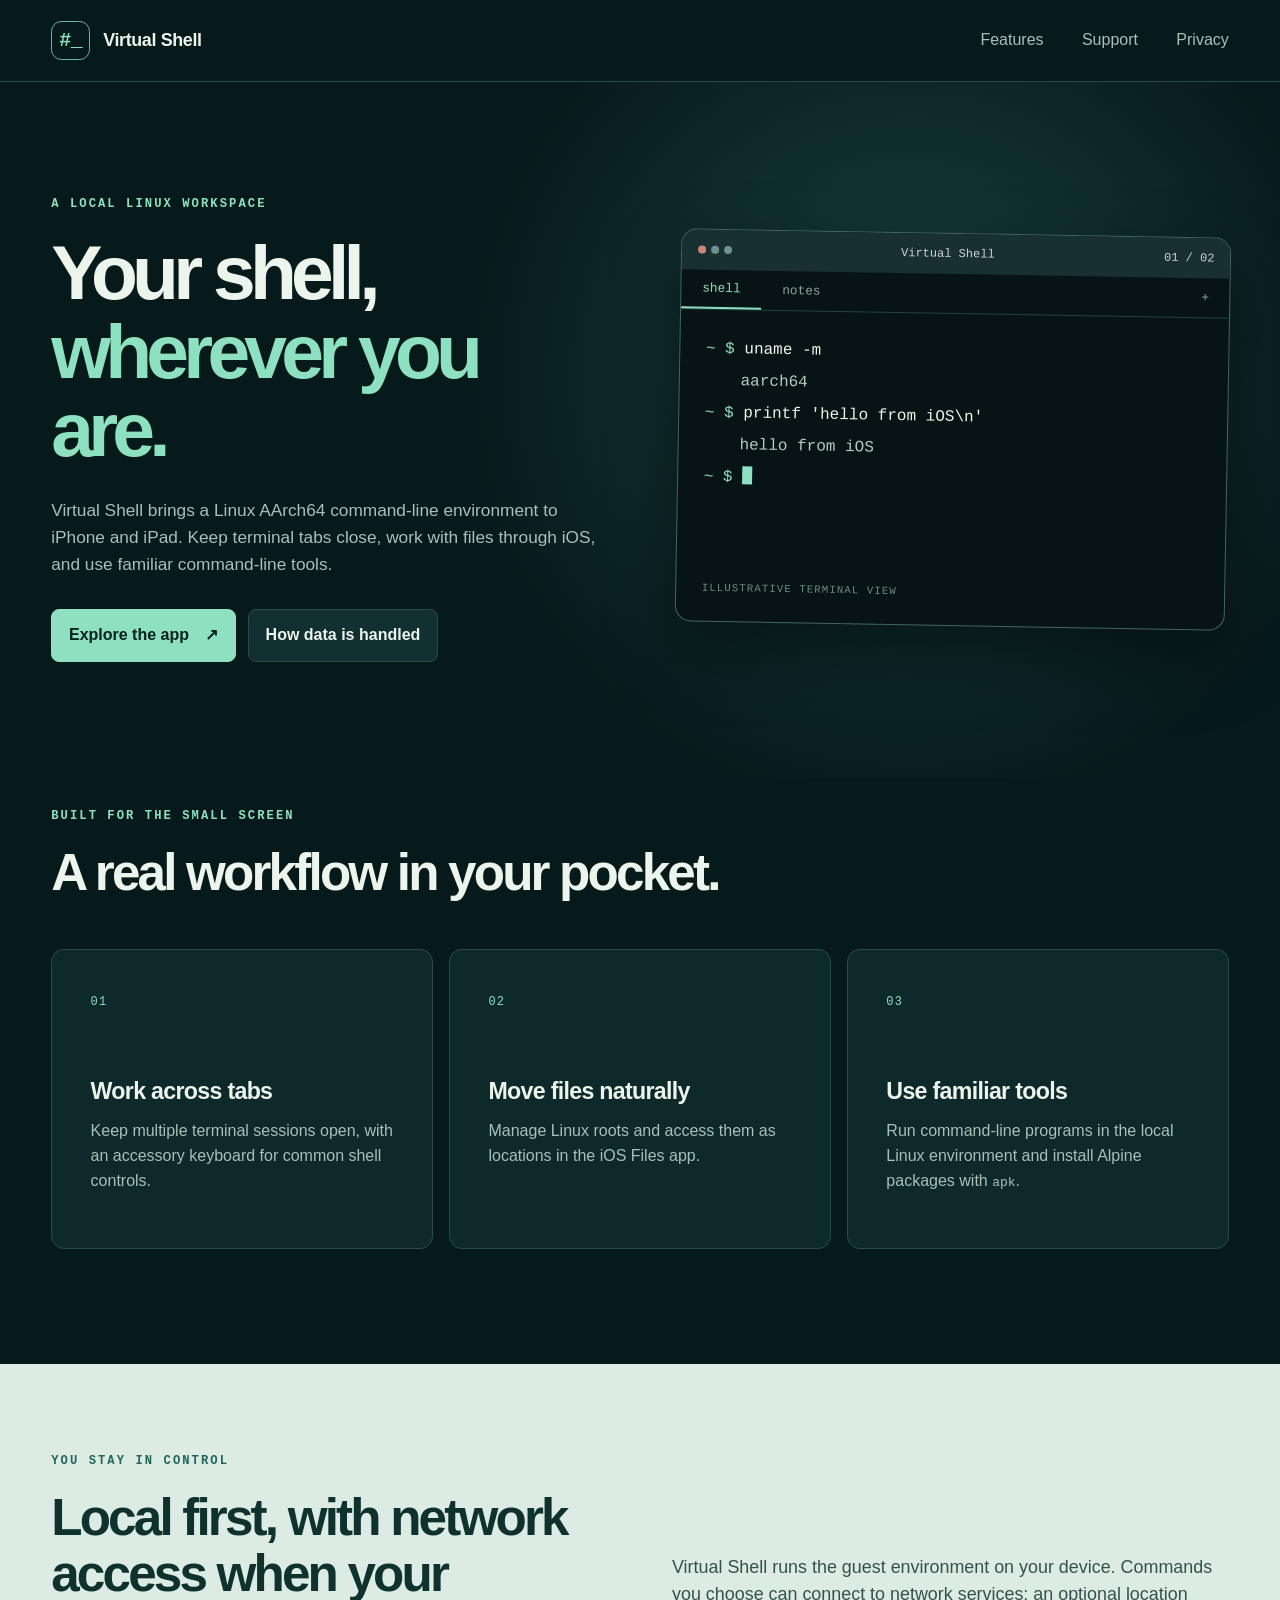
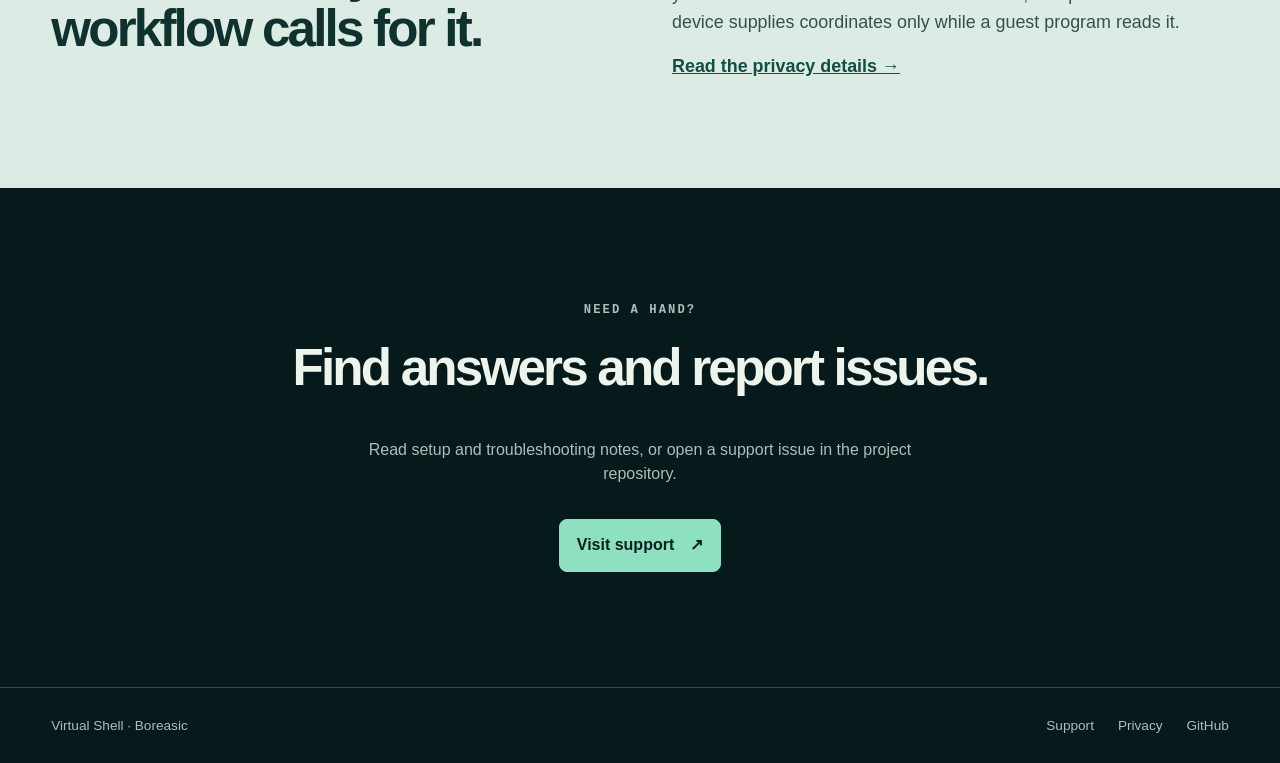
==== index.html @ 24c1a206 "Publish Virtual Shell support and privacy site" ====
<!doctype html>
<html lang="en">
<head>
  <meta charset="utf-8">
  <meta name="viewport" content="width=device-width, initial-scale=1">
  <meta name="description" content="Virtual Shell brings a Linux AArch64 command-line environment to iPhone and iPad.">
  <meta name="theme-color" content="#071a1b">
  <title>Virtual Shell — Linux on iPhone and iPad</title>
  <link rel="stylesheet" href="style.css">
</head>
<body>
  <a class="skip" href="#main">Skip to content</a>
  <header class="site-header">
    <a class="brand" href="./" aria-label="Virtual Shell home"><span class="brand-mark">#_</span><span>Virtual Shell</span></a>
    <nav aria-label="Main navigation"><a href="#features">Features</a><a href="support.html">Support</a><a href="privacy.html">Privacy</a></nav>
  </header>
  <main id="main">
    <section class="hero">
      <div class="hero-copy">
        <p class="eyebrow">A local Linux workspace</p>
        <h1>Your shell, <em>wherever you are.</em></h1>
        <p class="lead">Virtual Shell brings a Linux AArch64 command-line environment to iPhone and iPad. Keep terminal tabs close, work with files through iOS, and use familiar command-line tools.</p>
        <div class="actions"><a class="button primary" href="support.html">Explore the app <span aria-hidden="true">↗</span></a><a class="button quiet" href="privacy.html">How data is handled</a></div>
      </div>
      <div class="terminal" role="img" aria-label="Illustrative terminal showing Linux AArch64 and multiple tabs">
        <div class="terminal-top"><span class="window-dots" aria-hidden="true"><i></i><i></i><i></i></span><span>Virtual Shell</span><span>01 / 02</span></div>
        <div class="terminal-tabs"><span class="active">shell</span><span>notes</span><span class="terminal-plus">+</span></div>
        <div class="terminal-body"><p><span class="prompt">~ $</span> uname -m</p><p class="output">aarch64</p><p><span class="prompt">~ $</span> printf 'hello from iOS\n'</p><p class="output">hello from iOS</p><p><span class="prompt">~ $</span> <span class="cursor" aria-hidden="true"></span></p></div>
        <p class="terminal-caption">Illustrative terminal view</p>
      </div>
    </section>
    <section class="feature-section" id="features" aria-labelledby="features-title">
      <div class="section-heading"><p class="eyebrow">Built for the small screen</p><h2 id="features-title">A real workflow in your pocket.</h2></div>
      <div class="feature-grid">
        <article><span class="feature-number">01</span><h3>Work across tabs</h3><p>Keep multiple terminal sessions open, with an accessory keyboard for common shell controls.</p></article>
        <article><span class="feature-number">02</span><h3>Move files naturally</h3><p>Manage Linux roots and access them as locations in the iOS Files app.</p></article>
        <article><span class="feature-number">03</span><h3>Use familiar tools</h3><p>Run command-line programs in the local Linux environment and install Alpine packages with <code>apk</code>.</p></article>
      </div>
    </section>
    <section class="detail-band"><div><p class="eyebrow">You stay in control</p><h2>Local first, with network access when your workflow calls for it.</h2></div><p>Virtual Shell runs the guest environment on your device. Commands you choose can connect to network services; an optional location device supplies coordinates only while a guest program reads it. <a href="privacy.html">Read the privacy details <span aria-hidden="true">→</span></a></p></section>
    <section class="closing"><p class="eyebrow">Need a hand?</p><h2>Find answers and report issues.</h2><p>Read setup and troubleshooting notes, or open a support issue in the project repository.</p><a class="button primary" href="support.html">Visit support <span aria-hidden="true">↗</span></a></section>
  </main>
  <footer><span>Virtual Shell · Boreasic</span><div><a href="support.html">Support</a><a href="privacy.html">Privacy</a><a href="https://github.com/boreasic/virtualshell">GitHub</a></div></footer>
</body>
</html>
---- style.css ----
:root{color-scheme:dark;--bg:#071a1b;--panel:#0e292a;--ink:#ecf4ec;--muted:#a9bfba;--accent:#8de1c1;--line:#2a4b4a;--mono:ui-monospace,SFMono-Regular,Menlo,Consolas,monospace;--sans:-apple-system,BlinkMacSystemFont,"Segoe UI",sans-serif}
*{box-sizing:border-box}html{scroll-behavior:smooth}body{margin:0;background:var(--bg);color:var(--ink);font-family:var(--sans);line-height:1.55}a{color:inherit}a:focus-visible,button:focus-visible{outline:3px solid var(--accent);outline-offset:4px}.skip{position:absolute;left:-9999px;top:1rem;background:var(--accent);color:#05201e;padding:.6rem 1rem;z-index:10}.skip:focus{left:1rem}.site-header{max-width:1400px;margin:auto;padding:1.3rem clamp(1.25rem,4vw,4rem);display:flex;align-items:center;justify-content:space-between;gap:2rem;border-bottom:1px solid var(--line)}.brand{display:inline-flex;align-items:center;gap:.8rem;font-size:1.12rem;font-weight:700;text-decoration:none;letter-spacing:-.02em}.brand-mark{display:grid;place-items:center;width:2.45rem;height:2.45rem;border:1px solid #68b6a3;border-radius:.65rem;color:var(--accent);font:700 1.25rem var(--mono)}nav{display:flex;gap:clamp(1rem,3vw,2.5rem)}nav a,footer a{text-decoration:none;color:var(--muted)}nav a:hover,footer a:hover,nav a[aria-current]{color:var(--accent)}.hero{max-width:1400px;margin:auto;padding:clamp(4rem,9vw,9rem) clamp(1.25rem,4vw,4rem) clamp(5rem,9vw,8rem);display:grid;grid-template-columns:1fr 1fr;align-items:center;gap:clamp(2rem,6vw,7rem);background:radial-gradient(circle at 71% 42%,#19413f 0,transparent 45%)}.eyebrow{font:700 .76rem var(--mono);text-transform:uppercase;letter-spacing:.17em;color:var(--accent);margin:0 0 1.4rem}h1,h2,h3,p{margin-top:0}h1{font-size:clamp(3.25rem,6vw,6.6rem);line-height:1.02;letter-spacing:-.075em;margin-bottom:1.8rem}h1 em{font-style:normal;color:var(--accent)}.lead{font-size:clamp(1.05rem,1.35vw,1.3rem);color:var(--muted);max-width:36rem}.actions{display:flex;flex-wrap:wrap;gap:.75rem;margin-top:2rem}.button{display:inline-flex;gap:1rem;align-items:center;justify-content:space-between;padding:.8rem 1.05rem;border:1px solid var(--line);border-radius:.5rem;font-weight:650;text-decoration:none;transition:transform .15s,background .15s}.button:hover{transform:translateY(-2px)}.button.primary{color:#06211d;background:var(--accent);border-color:var(--accent)}.button.quiet{color:var(--ink);background:#123031}.terminal{border:1px solid #426562;border-radius:1rem;overflow:hidden;background:#071314;box-shadow:0 28px 70px #0007;transform:rotate(1deg)}.terminal-top,.terminal-tabs{display:flex;align-items:center;justify-content:space-between}.terminal-top{padding:.8rem 1rem;color:#c7d7d4;font: .75rem var(--mono);background:#183031}.window-dots{display:flex;gap:.3rem}.window-dots i{width:.5rem;height:.5rem;border-radius:50%;background:#70918d}.window-dots i:first-child{background:#ce8678}.terminal-tabs{justify-content:flex-start;border-bottom:1px solid #24413f;color:#8fa8a2;font:.8rem var(--mono)}.terminal-tabs span{padding:.7rem 1.3rem}.terminal-tabs .active{color:var(--accent);border-bottom:2px solid var(--accent)}.terminal-plus{margin-left:auto}.terminal-body{min-height:17rem;padding:1.6rem;font:clamp(.8rem,1.3vw,1rem)/1.7 var(--mono)}.terminal-body p{margin:0 0 .3rem}.prompt{color:var(--accent)}.output{color:#b9c9c4;padding-left:2.2rem}.cursor{display:inline-block;background:var(--accent);width:.6em;height:1.1em;vertical-align:-.2em}.terminal-caption{padding:0 1.6rem 1rem;color:#708a84;font:.67rem var(--mono);text-transform:uppercase;letter-spacing:.1em}.feature-section{max-width:1400px;margin:auto;padding:2rem clamp(1.25rem,4vw,4rem) clamp(5rem,9vw,9rem)}.section-heading{max-width:44rem}.section-heading h2,.closing h2,.detail-band h2{font-size:clamp(2.4rem,4vw,4.4rem);line-height:1.08;letter-spacing:-.055em}.feature-grid{display:grid;grid-template-columns:repeat(3,1fr);gap:1rem;margin-top:3rem}.feature-grid article,.support-card{background:var(--panel);border:1px solid var(--line);border-radius:.8rem;padding:clamp(1.5rem,3vw,2.5rem)}.feature-number{font:.75rem var(--mono);color:var(--accent);letter-spacing:.1em}.feature-grid h3{font-size:1.45rem;letter-spacing:-.03em;margin:3.8rem 0 .6rem}.feature-grid p,.detail-band>p,.closing>p,.support-card p,.article p{color:var(--muted)}.detail-band{padding:clamp(3rem,7vw,6rem) max(clamp(1.25rem,4vw,4rem),calc((100vw - 1272px)/2));display:grid;grid-template-columns:1fr 1fr;gap:4rem;background:#dcece4;color:#10322e}.detail-band .eyebrow{color:#216657}.detail-band>p{color:#35514c;align-self:end;font-size:1.12rem}.detail-band a{display:block;color:#114e43;font-weight:700;margin-top:1rem}.closing{max-width:1400px;margin:auto;text-align:center;padding:clamp(5rem,9vw,9rem) 1.25rem}.closing p{max-width:35rem;margin-left:auto;margin-right:auto}.closing .button{margin-top:1rem}footer{max-width:1400px;margin:auto;border-top:1px solid var(--line);padding:1.7rem clamp(1.25rem,4vw,4rem);display:flex;justify-content:space-between;gap:1rem;color:var(--muted);font-size:.85rem}footer div{display:flex;gap:1.5rem}.content-page{max-width:1400px;margin:auto;padding:clamp(4rem,8vw,7rem) clamp(1.25rem,4vw,4rem) 8rem}.page-intro{max-width:55rem;margin-bottom:4.5rem}.page-intro h1{font-size:clamp(3rem,5.5vw,5.4rem)}.small-note{color:var(--muted);font-size:.85rem;margin-top:1rem}.article-grid{display:grid;grid-template-columns:minmax(0,2fr) minmax(16rem,1fr);align-items:start;gap:clamp(2rem,6vw,7rem)}.article{border-top:1px solid var(--line);padding-top:2rem}.article h2{font-size:2rem;letter-spacing:-.04em;margin:0 0 2rem}.article h3{font-size:1.2rem;margin:2rem 0 .35rem}.article p{max-width:44rem}.article code{font: .9em var(--mono);color:var(--accent);background:#153330;padding:.12em .25em;border-radius:.2em}.article a,.support-card a{color:var(--accent)}.policy h2{font-size:1.35rem;letter-spacing:-.025em;margin:2.5rem 0 .45rem}.policy h2:first-child{margin-top:0}.support-card h2{margin:1rem 0;font-size:1.8rem;letter-spacing:-.04em}.support-card a{font-weight:700}@media(max-width:800px){.hero,.article-grid,.detail-band{grid-template-columns:1fr}.hero{padding-top:5rem}.terminal{transform:none}.feature-grid{grid-template-columns:1fr}.feature-grid h3{margin-top:2rem}.detail-band{gap:1rem}.article-grid{gap:2rem}}@media(max-width:560px){.site-header{align-items:flex-start;flex-direction:column;gap:1rem}.site-header nav{width:100%;justify-content:space-between}.hero{padding-top:3.5rem}footer{flex-direction:column}}
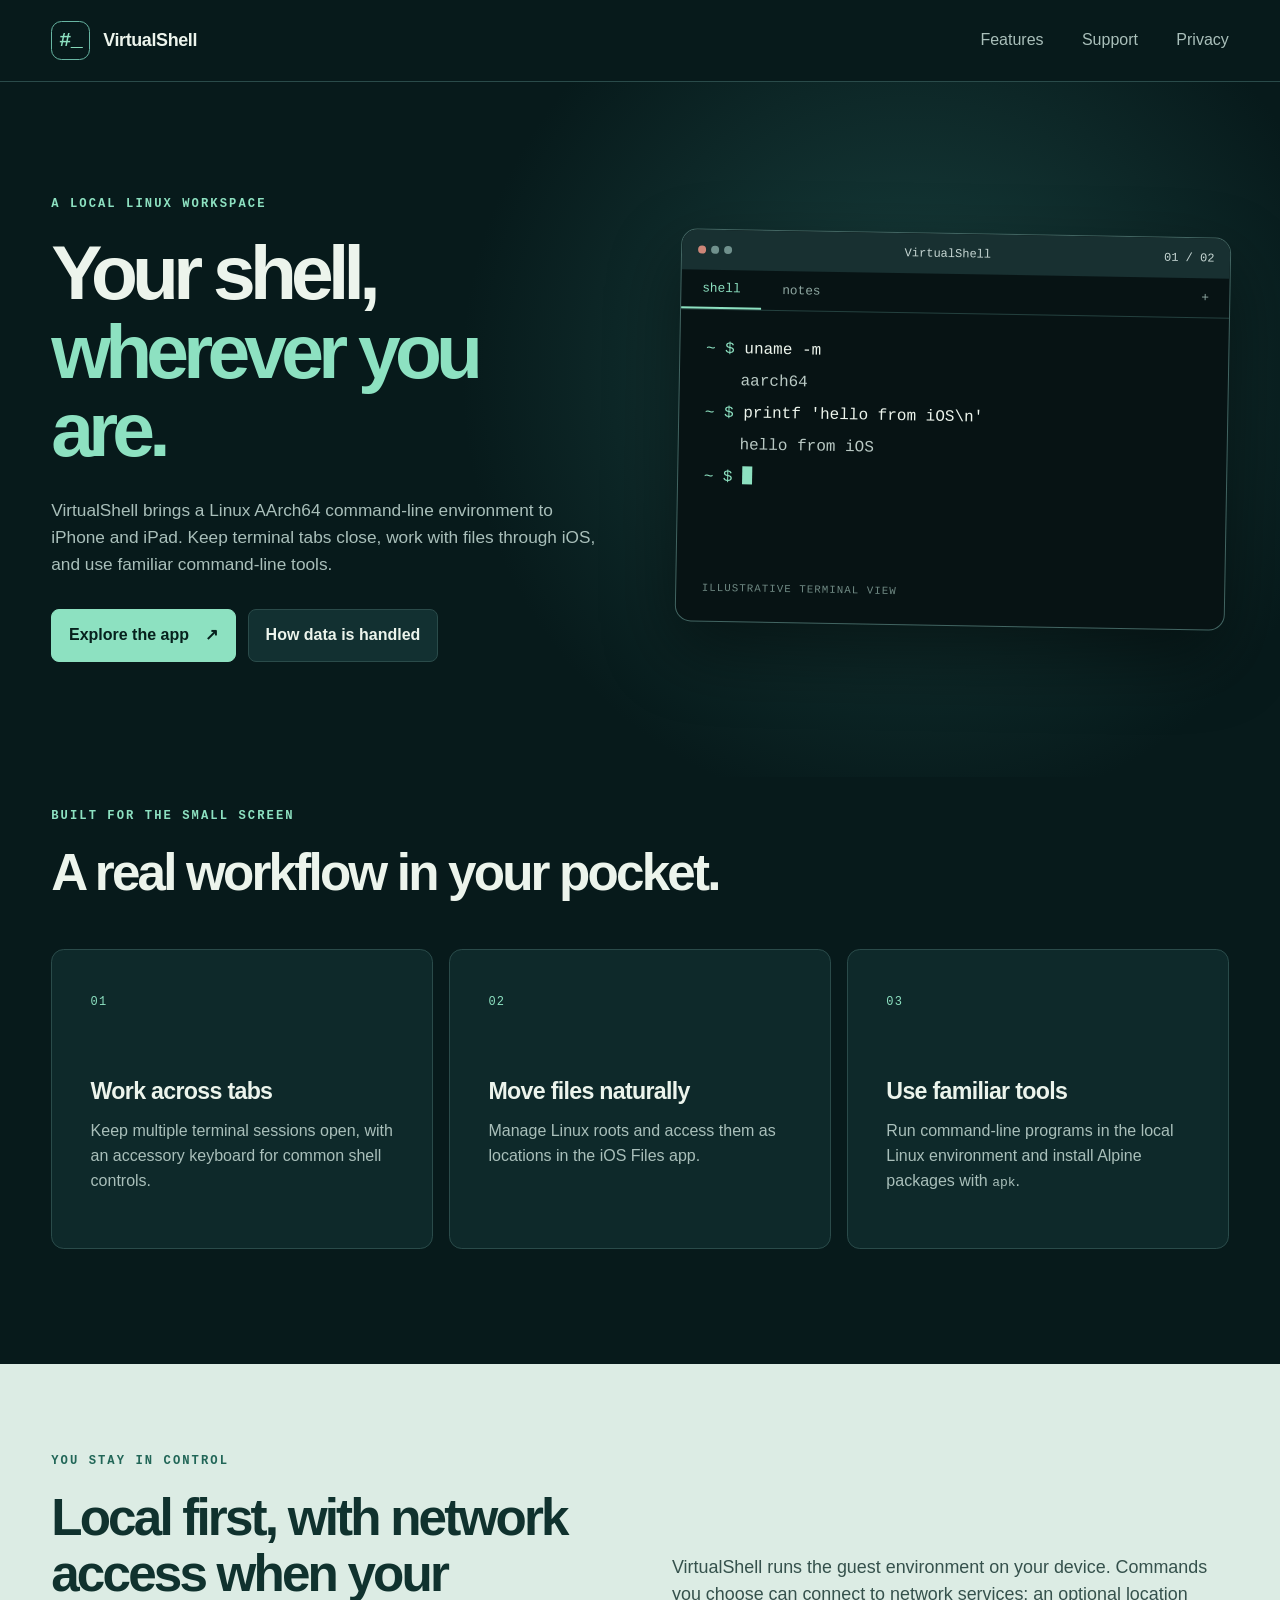
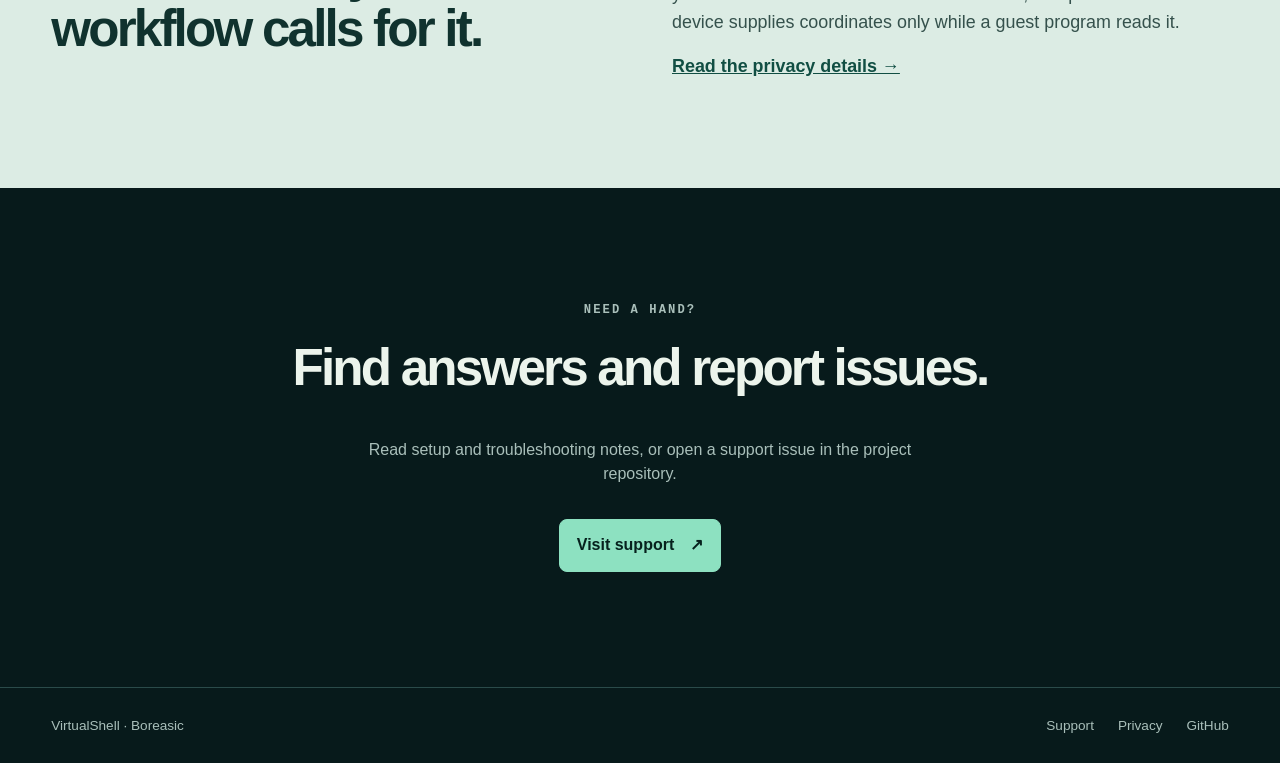
==== commit c46b466f: "Use VirtualShell product name on public site" ====
--- a/index.html
+++ b/index.html
@@ -3,15 +3,15 @@
 <head>
   <meta charset="utf-8">
   <meta name="viewport" content="width=device-width, initial-scale=1">
-  <meta name="description" content="Virtual Shell brings a Linux AArch64 command-line environment to iPhone and iPad.">
+  <meta name="description" content="VirtualShell brings a Linux AArch64 command-line environment to iPhone and iPad.">
   <meta name="theme-color" content="#071a1b">
-  <title>Virtual Shell — Linux on iPhone and iPad</title>
+  <title>VirtualShell — Linux on iPhone and iPad</title>
   <link rel="stylesheet" href="style.css">
 </head>
 <body>
   <a class="skip" href="#main">Skip to content</a>
   <header class="site-header">
-    <a class="brand" href="./" aria-label="Virtual Shell home"><span class="brand-mark">#_</span><span>Virtual Shell</span></a>
+    <a class="brand" href="./" aria-label="VirtualShell home"><span class="brand-mark">#_</span><span>VirtualShell</span></a>
     <nav aria-label="Main navigation"><a href="#features">Features</a><a href="support.html">Support</a><a href="privacy.html">Privacy</a></nav>
   </header>
   <main id="main">
@@ -19,11 +19,11 @@
       <div class="hero-copy">
         <p class="eyebrow">A local Linux workspace</p>
         <h1>Your shell, <em>wherever you are.</em></h1>
-        <p class="lead">Virtual Shell brings a Linux AArch64 command-line environment to iPhone and iPad. Keep terminal tabs close, work with files through iOS, and use familiar command-line tools.</p>
+        <p class="lead">VirtualShell brings a Linux AArch64 command-line environment to iPhone and iPad. Keep terminal tabs close, work with files through iOS, and use familiar command-line tools.</p>
         <div class="actions"><a class="button primary" href="support.html">Explore the app <span aria-hidden="true">↗</span></a><a class="button quiet" href="privacy.html">How data is handled</a></div>
       </div>
       <div class="terminal" role="img" aria-label="Illustrative terminal showing Linux AArch64 and multiple tabs">
-        <div class="terminal-top"><span class="window-dots" aria-hidden="true"><i></i><i></i><i></i></span><span>Virtual Shell</span><span>01 / 02</span></div>
+        <div class="terminal-top"><span class="window-dots" aria-hidden="true"><i></i><i></i><i></i></span><span>VirtualShell</span><span>01 / 02</span></div>
         <div class="terminal-tabs"><span class="active">shell</span><span>notes</span><span class="terminal-plus">+</span></div>
         <div class="terminal-body"><p><span class="prompt">~ $</span> uname -m</p><p class="output">aarch64</p><p><span class="prompt">~ $</span> printf 'hello from iOS\n'</p><p class="output">hello from iOS</p><p><span class="prompt">~ $</span> <span class="cursor" aria-hidden="true"></span></p></div>
         <p class="terminal-caption">Illustrative terminal view</p>
@@ -37,9 +37,9 @@
         <article><span class="feature-number">03</span><h3>Use familiar tools</h3><p>Run command-line programs in the local Linux environment and install Alpine packages with <code>apk</code>.</p></article>
       </div>
     </section>
-    <section class="detail-band"><div><p class="eyebrow">You stay in control</p><h2>Local first, with network access when your workflow calls for it.</h2></div><p>Virtual Shell runs the guest environment on your device. Commands you choose can connect to network services; an optional location device supplies coordinates only while a guest program reads it. <a href="privacy.html">Read the privacy details <span aria-hidden="true">→</span></a></p></section>
+    <section class="detail-band"><div><p class="eyebrow">You stay in control</p><h2>Local first, with network access when your workflow calls for it.</h2></div><p>VirtualShell runs the guest environment on your device. Commands you choose can connect to network services; an optional location device supplies coordinates only while a guest program reads it. <a href="privacy.html">Read the privacy details <span aria-hidden="true">→</span></a></p></section>
     <section class="closing"><p class="eyebrow">Need a hand?</p><h2>Find answers and report issues.</h2><p>Read setup and troubleshooting notes, or open a support issue in the project repository.</p><a class="button primary" href="support.html">Visit support <span aria-hidden="true">↗</span></a></section>
   </main>
-  <footer><span>Virtual Shell · Boreasic</span><div><a href="support.html">Support</a><a href="privacy.html">Privacy</a><a href="https://github.com/boreasic/virtualshell">GitHub</a></div></footer>
+  <footer><span>VirtualShell · Boreasic</span><div><a href="support.html">Support</a><a href="privacy.html">Privacy</a><a href="https://github.com/boreasic/virtualshell">GitHub</a></div></footer>
 </body>
 </html>
